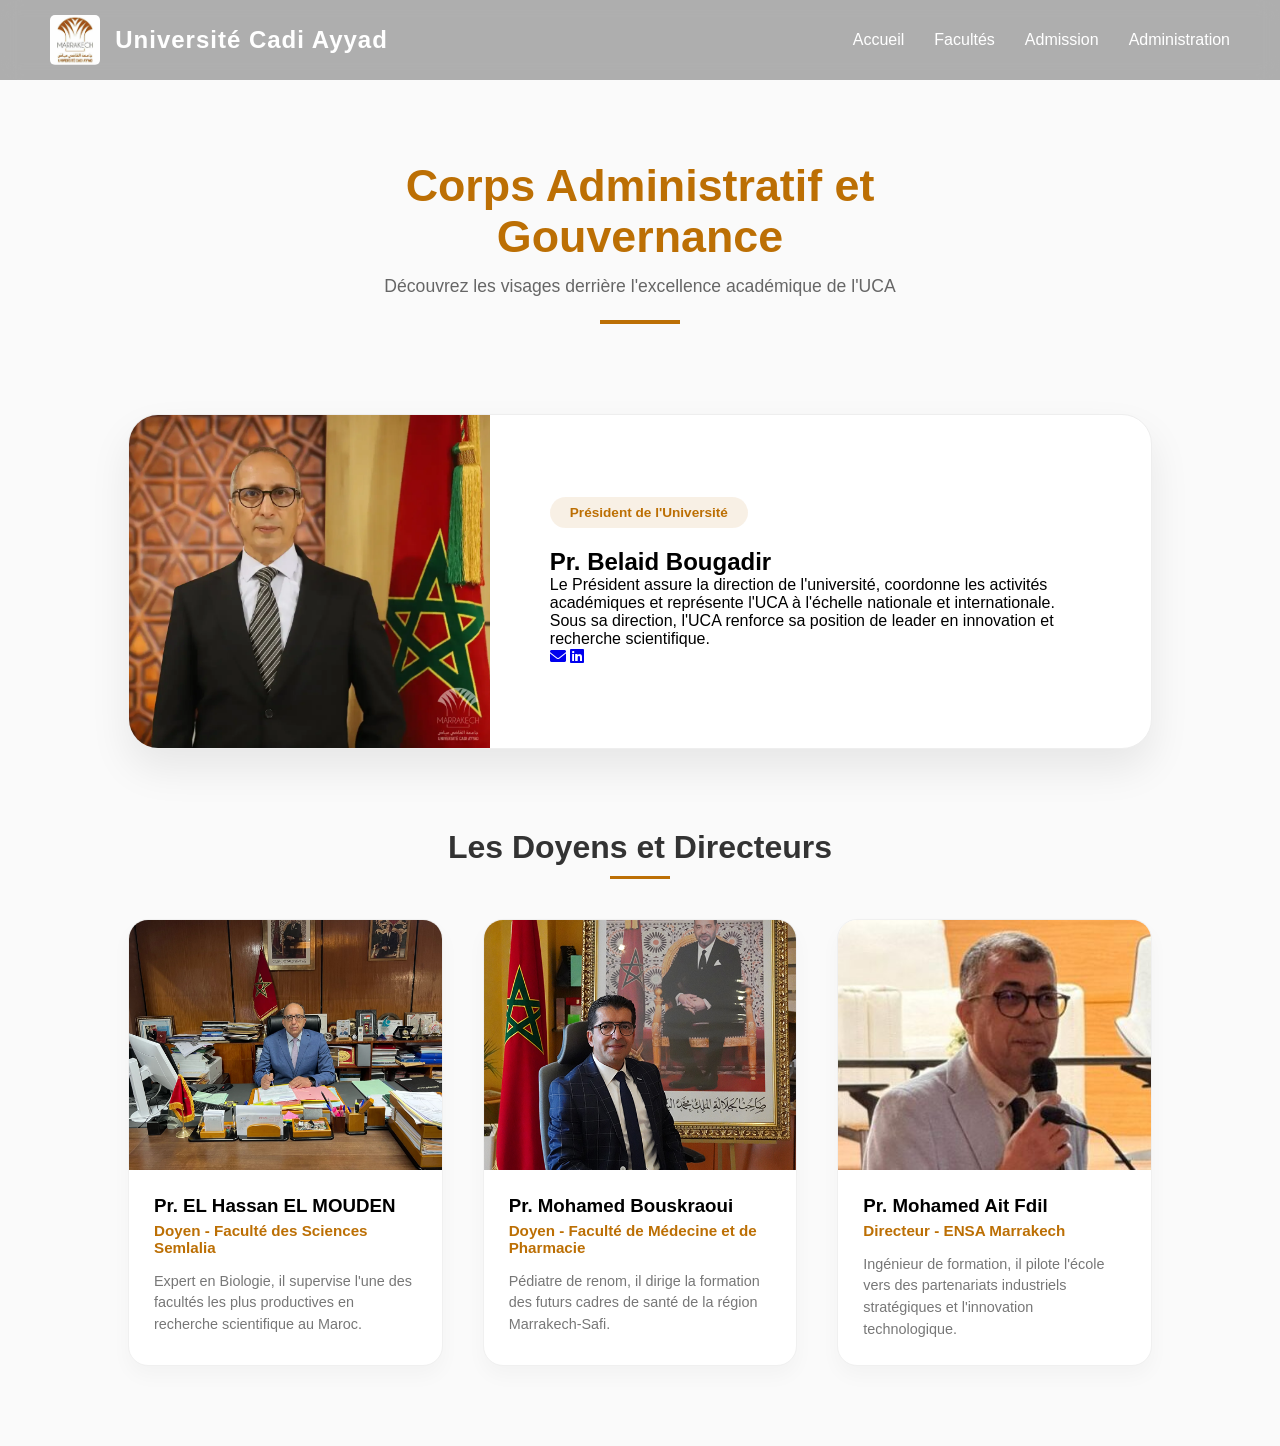
==== Administration.html @ 89056f81 "Added style css button and img" ====
<!DOCTYPE html>
<html lang="fr">
<head>
    <meta charset="UTF-8">
    <meta name="viewport" content="width=device-width, initial-scale=1.0">
    <title>UCA - Gouvernance</title>
    <link rel="stylesheet" href="https://cdnjs.cloudflare.com/ajax/libs/font-awesome/6.0.0/css/all.min.css">
    <link rel="stylesheet" href="style.css">
</head>
<body>

<header>
    <nav class="navbar">
        <div class="logo-container">
            <img src="images.jpg" class="logo-img" alt="Logo UCA">
            <span class="logo-text">Université Cadi Ayyad</span>
        </div>
        <ul class="nav-links">
            <li><a href="index.html">Accueil</a></li>
            <li><a href="faculties.html">Facultés</a></li>
            <li><a href="admission.html">Admission</a></li>
            <li><a href="Administration.html">Administration</a></li>
        </ul>
    </nav>
</header>

<section class="governance-page">
    <div class="container">
        <header class="section-header reveal">
            <h1 class="gold-title">Corps Administratif et Gouvernance</h1>
            <p>Découvrez les visages derrière l'excellence académique de l'UCA</p>
            <div class="divider"></div>
        </header>

        <div class="president-profile reveal">
            <div class="profile-image">
                <img src="pr.png" alt="Pr. Belaid Bougadir">
                <div class="image-border"></div>
            </div>
            <div class="profile-details">
                <span class="position-badge">Président de l'Université</span>
                <h2>Pr. Belaid Bougadir</h2>
                <div class="bio-text">
                    <p>Le Président assure la direction de l'université, coordonne les activités académiques et représente l'UCA à l'échelle nationale et internationale. Sous sa direction, l'UCA renforce sa position de leader en innovation et recherche scientifique.</p>
                </div>
                <div class="social-links">
                    <a href="mailto:presidence@uca.ma"><i class="fas fa-envelope"></i></a>
                    <a href="#"><i class="fab fa-linkedin"></i></a>
                </div>
            </div>
        </div>

        <h2 class="sub-heading reveal">Les Doyens et Directeurs</h2>
        <div class="deans-modern-grid">
            <div class="dean-card reveal">
                <div class="dean-img-box">
                    <img src="fssm.png" alt="Doyen Sciences">
                </div>
                <div class="dean-info-box">
                    <h3>Pr. EL Hassan EL MOUDEN</h3>
                    <p class="dean-role">Doyen - Faculté des Sciences Semlalia</p>
                    <p class="dean-bio">Expert en Biologie, il supervise l'une des facultés les plus productives en recherche scientifique au Maroc.</p>
                </div>
            </div>

            <div class="dean-card reveal">
                <div class="dean-img-box">
                    <img src="med.png" alt="Doyen Médecine">
                </div>
                <div class="dean-info-box">
                    <h3>Pr. Mohamed Bouskraoui</h3>
                    <p class="dean-role">Doyen - Faculté de Médecine et de Pharmacie</p>
                    <p class="dean-bio">Pédiatre de renom, il dirige la formation des futurs cadres de santé de la région Marrakech-Safi.</p>
                </div>
            </div>

            <div class="dean-card reveal">
                <div class="dean-img-box">
                    <img src="ensa.png" alt="Directeur ENSA">
                </div>
                <div class="dean-info-box">
                    <h3>Pr. Mohamed Ait Fdil</h3>
                    <p class="dean-role">Directeur - ENSA Marrakech</p>
                    <p class="dean-bio">Ingénieur de formation, il pilote l'école vers des partenariats industriels stratégiques et l'innovation technologique.</p>
                </div>
            </div>
        </div>
    </div>
</section>
</body>
</html>
---- style.css ----
:root {
    --gold-uca: #bc6f04;
    --dark-overlay: rgba(0, 0, 0, 0.6);
    --light-bg: #f9f9f9;
    --transition: all 0.3s ease-in-out;
}

* {
    margin: 0;
    padding: 0;
    box-sizing: border-box;
    font-family: 'Segoe UI', Tahoma, Geneva, Verdana, sans-serif;
}
.navbar {
    display: flex;
    justify-content: space-between;
    align-items: center;
    padding: 15px 50px;
    background: rgba(0, 0, 0, 0.3);
    backdrop-filter: blur(10px);
    position: fixed;
    width: 100%;
    top: 0;
    z-index: 1000;
}

.logo-container {
    display: flex;
    align-items: center;
    gap: 15px;
}

.logo-img {
    height: 50px;
    border-radius: 5px;
}

.logo-text {
    color: white;
    font-size: 1.5rem;
    font-weight: bold;
    letter-spacing: 1px;
}

.nav-links {
    list-style: none;
    display: flex;
    gap: 30px;
}

.nav-links a {
    text-decoration: none;
    color: white;
    font-weight: 500;
    transition: var(--transition);
    border-bottom: 2px solid transparent;
}

.nav-links a:hover {
    color: var(--gold-uca);
    border-bottom: 2px solid var(--gold-uca);
}
.hero, 
.faculties .cover {
    height: 120vh;
    display: flex;
    justify-content: center;
    align-items: center;
    text-align: center;
    color: white;
    background-size: cover;
    background-position: center;
}

.hero {
    background-image: linear-gradient(var(--dark-overlay), var(--dark-overlay)), url("images2.png");
}

.hero h1 {
    font-size: 60px;
    margin-bottom: 10px;
}

.hero p {
    font-size: 20px;
    margin-bottom: 30px;
}

.faculties .cover {
    background-image: linear-gradient(var(--dark-overlay), var(--dark-overlay)), url('faculties.png');
}

.faculties .cover h1 {
    font-size: 3rem;
    text-transform: uppercase;
    letter-spacing: 2px;
}
#facultyModal .modal-content {
    background: white; /* خلفية بيضاء صريحة */
    color: #222; /* نص أسود/رمادي غامق */
    padding: 40px;
    border-radius: 15px;
    box-shadow: 0 10px 30px rgba(0,0,0,0.3);
}

#modal-text h2 {
    color: var(--gold-uca); /* العنوان باللون الذهبي */
    margin-bottom: 20px;
}

#modal-text p {
    color: white; /* الوصف بلون رمادي مريح للعين */
    line-height: 1.6;
}
.buttons {
    display: flex;
    justify-content: center;
    gap: 15px;
}

.btn {
    padding: 12px 25px;
    border-radius: 25px;
    text-decoration: none;
    transition: var(--transition);
    display: inline-block;
}

.btn.primary {
    background: var(--gold-uca);
    color: white;
}

.btn.secondary {
    border: 2px solid white;
    color: white;
}

.btn:hover {
    transform: translateY(-3px) scale(1.05);
    box-shadow: 0 5px 15px rgba(0,0,0,0.3);
}

/* 5. Faculties Cards Section */
.faculties {
    padding-top: 80px;
}

.line {
    width: 60px;
    height: 4px;
    background: var(--gold-uca);
    margin: 15px auto;
    border-radius: 2px;
}

.cards {
    display: grid;
    grid-template-columns: repeat(auto-fit, minmax(250px, 1fr));
    gap: 25px;
    padding: 50px 10%;
    background: var(--light-bg);
}

.card {
    background: white;
    padding: 30px;
    border-radius: 12px;
    border-bottom: 5px solid var(--gold-uca);
    color: #333; /* تغيير النص إلى رمادي غامق جداً للقراءة */
    font-weight: 600;
    transition: 0.3s;
    cursor: pointer;
    text-align: center;
    box-shadow: 0 4px 15px rgba(0,0,0,0.1); 
}

.card:hover {
    transform: translateY(-8px);
    background: var(--gold-uca);
    color: white;
}
.stats-section {
    padding: 80px 10%;
    text-align: center;
    background: #fff;
}
.stats-grid {
    display: grid;
    grid-template-columns: repeat(auto-fit, minmax(200px, 1fr));
    gap: 40px;
    margin-bottom: 40px;
}

.stat-number {
    font-size: 3rem;
    color: var(--gold-uca);
    font-weight: bold;
    margin-bottom: 10px;
}

.stat-label {
    font-size: 1.1rem;
    color: #555;
    text-transform: capitalize;
}

.more-stats {
    display: inline-flex;
    align-items: center;
    gap: 10px;
    color: var(--gold-uca);
    font-weight: bold;
    cursor: pointer;
    transition: 0.3s;
}

.more-stats:hover {
    gap: 20px;
}
.modal {
    display: none; 
    position: fixed;
    z-index: 9999; 
    left: 0;
    top: 0;
    width: 100%;
    height: 100%;
    background-color: rgba(0, 0, 0, 0.8);
    backdrop-filter: blur(8px);
    justify-content: center;
    align-items: center;
    padding: 20px; 
}
.stats-modal-content {
    background-color: #f9f9f9 !important;
    width: 90% !important;
    max-width: 1150px !important;
    padding: 60px 40px !important;
    border-radius: 20px;
    position: relative;
    box-shadow: 0 20px 50px rgba(0,0,0,0.15);
    border: none;
}

.full-stats-grid {
    display: grid;
    grid-template-columns: repeat(4, 1fr); 
    gap: 25px;
    width: 100%;
}
.full-stat-card {
    background: #ffffff;
    padding: 40px 15px;
    border-radius: 15px;
    text-align: center;
    box-shadow: 0 5px 20px rgba(0, 0, 0, 0.05);
    transition: all 0.3s ease;
    display: flex;
    flex-direction: column;
    justify-content: center;
    align-items: center;
    min-height: 210px;
}

.full-stat-card:hover {
    transform: translateY(-10px);
    box-shadow: 0 15px 35px rgba(235, 232, 232, 0.1);
}

/* الأرقام باللون الذهبي */
.full-stat-card h3 {
    color: #bc6f04;
    font-size: 2.6rem;
    font-weight: 700;
    margin-bottom: 12px;
}

/* النصوص */
.full-stat-card p {
    color: #555;
    font-size: 0.95rem;
    font-weight: 600;
    line-height: 1.4;
    margin: 0;
}

/* زر الإغلاق */
.close {
    position: absolute;
    top: 20px;
    right: 25px;
    font-size: 32px;
    color: #bc6f04;
    cursor: pointer;
    opacity: 0.7;
    transition: 0.3s;
}

.close:hover {
    opacity: 1;
    transform: rotate(90deg);
}

/* التجاوب مع الجوال */
@media (max-width: 992px) {
    .full-stats-grid { grid-template-columns: repeat(2, 1fr); }
}
@media (max-width: 500px) {
    .full-stats-grid { grid-template-columns: 1fr; }
}
.close {
    position: absolute;
    top: 15px;
    right: 20px;
    font-size: 25px;
    font-weight: bold;
    cursor: pointer;
    color: var(--gold-uca);
}

/* 8. Animations */
@keyframes fadeIn {
    from { opacity: 0; transform: translateY(30px); }
    to { opacity: 1; transform: translateY(0); }
}

@keyframes slideDown {
    from { transform: translateY(-50px); opacity: 0; }
    to { transform: translateY(0); opacity: 1; }
}

.reveal {
    opacity: 1;
    transform: translateY(0);
    transition: 0.8s ease-out;
}

.reveal.active {
    opacity: 1;
    transform: translateY(0);
}

/* Delay for reveal items */
.stat-item:nth-child(1) { transition-delay: 0.1s; }
.stat-item:nth-child(2) { transition-delay: 0.3s; }
.stat-item:nth-child(3) { transition-delay: 0.5s; }
.stat-item:nth-child(4) { transition-delay: 0.7s; }
/* تحسينات صفحة الإدارة */
.governance-page { padding: 120px 10% 80px; background: #fafafa; }

.gold-title { color: var(--gold-uca); font-size: 2.8rem; text-align: center; margin-bottom: 10px; }
.divider { width: 80px; height: 4px; background: var(--gold-uca); margin: 20px auto 50px; }

/* تصميم بطاقة الرئيس المتكامل */
.president-profile {
    display: flex; background: white; border-radius: 30px; overflow: hidden;
    box-shadow: 0 20px 40px rgba(0,0,0,0.08); margin-bottom: 80px;
    align-items: stretch; border: 1px solid #eee;
}

.profile-image { position: relative; flex: 1; min-width: 350px; }
.profile-image img { width: 100%; height: 100%; object-fit: cover; }

.profile-details { flex: 1.5; padding: 60px; display: flex; flex-direction: column; justify-content: center; }
.position-badge { 
    background: rgba(188, 111, 4, 0.1); color: var(--gold-uca);
    padding: 8px 20px; border-radius: 50px; font-weight: bold;
    font-size: 0.85rem; width: fit-content; margin-bottom: 20px;
}

/* شبكة العمداء العصرية */
.deans-modern-grid {
    display: grid; grid-template-columns: repeat(auto-fit, minmax(300px, 1fr)); gap: 40px;
}

.dean-card {
    background: white; border-radius: 20px; overflow: hidden;
    transition: 0.4s cubic-bezier(0.175, 0.885, 0.32, 1.275);
    border: 1px solid #f0f0f0; box-shadow: 0 10px 20px rgba(0,0,0,0.03);
}

.dean-card:hover { transform: translateY(-15px); box-shadow: 0 25px 50px rgba(188, 111, 4, 0.15); }

.dean-img-box { height: 250px; width: 100%; overflow: hidden; }
.dean-img-box img { width: 100%; height: 100%; object-fit: cover; transition: 0.5s; }
.dean-card:hover .dean-img-box img { scale: 1.1; }

.dean-info-box { padding: 25px; text-align: left; }
.dean-role { color: var(--gold-uca); font-weight: 600; margin: 5px 0 15px; font-size: 0.95rem; }
.dean-bio { font-size: 0.9rem; color: #777; line-height: 1.5; }
.section-header {
    text-align: center; 
    padding: 40px 20px;
    max-width: 800px;
    margin: 0 auto; 
}
.section-header p {
    font-size: 1.1rem;
    color: #666; 
    line-height: 1.6;
    margin-bottom: 10px;
}
.sub-heading {
    text-align: center; 
    font-size: 2rem;
    color: #333;
    margin: 60px 0 40px; 
    font-weight: bold;
    position: relative;
}
.sub-heading::after {
    content: '';
    display: block;
    width: 60px;
    height: 3px;
    background: #bc6f04; 
    margin: 10px auto 0;
}
.btn-container {
    margin-top: 50px;
    text-align: center;
}

.gold-stats-btn {
    background: linear-gradient(135deg, #bc6f04, #e0a505);
    color: white;
    border: none;
    padding: 15px 40px;
    font-size: 1.1rem;
    font-weight: bold;
    border-radius: 50px;
    cursor: pointer;
    box-shadow: 0 8px 20px rgba(188, 111, 4, 0.3);
    transition: 0.3s all ease;
}

.gold-stats-btn:hover {
    transform: scale(1.05);
    box-shadow: 0 12px 25px rgba(188, 111, 4, 0.4);
    background: linear-gradient(135deg, #e0a505, #bc6f04);
}

.gold-stats-btn span {
    margin-left: 8px;
    transition: 0.3s;
}

.gold-stats-btn:hover span {
    margin-left: 15px;
}
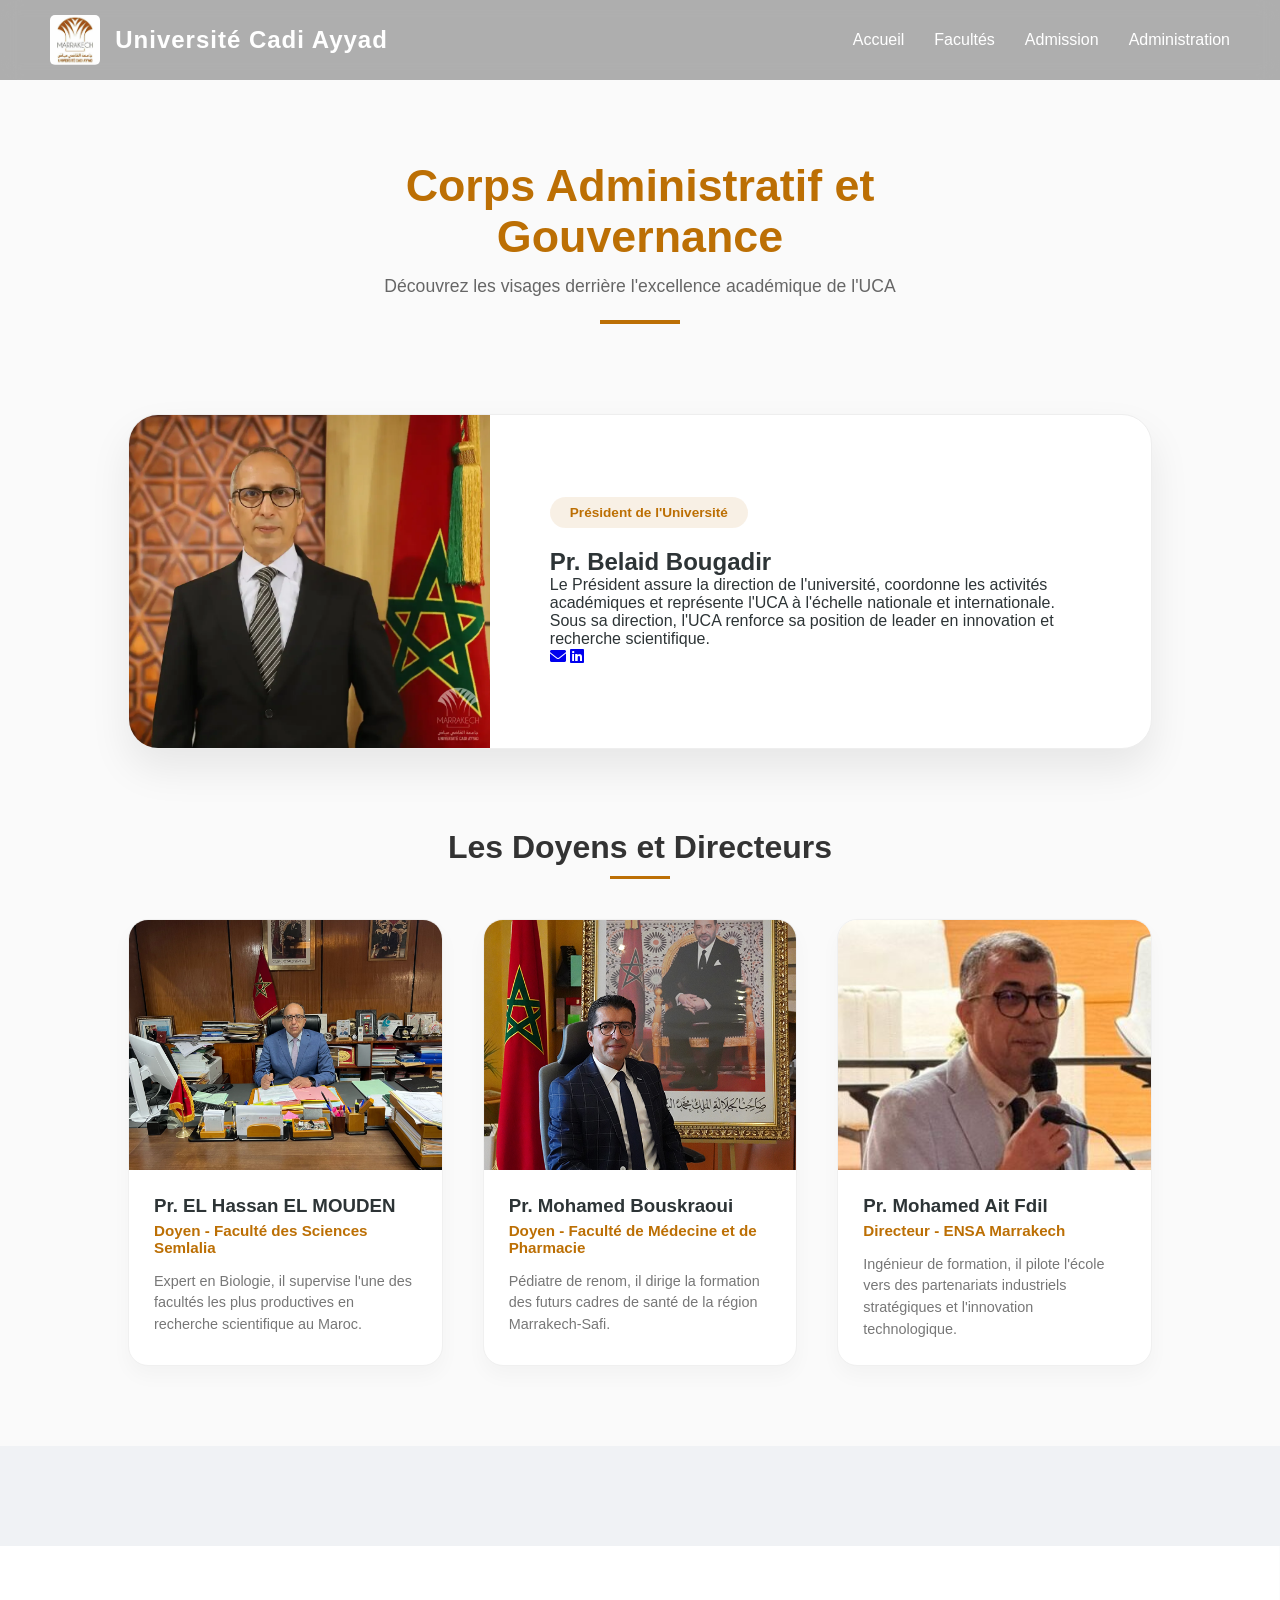
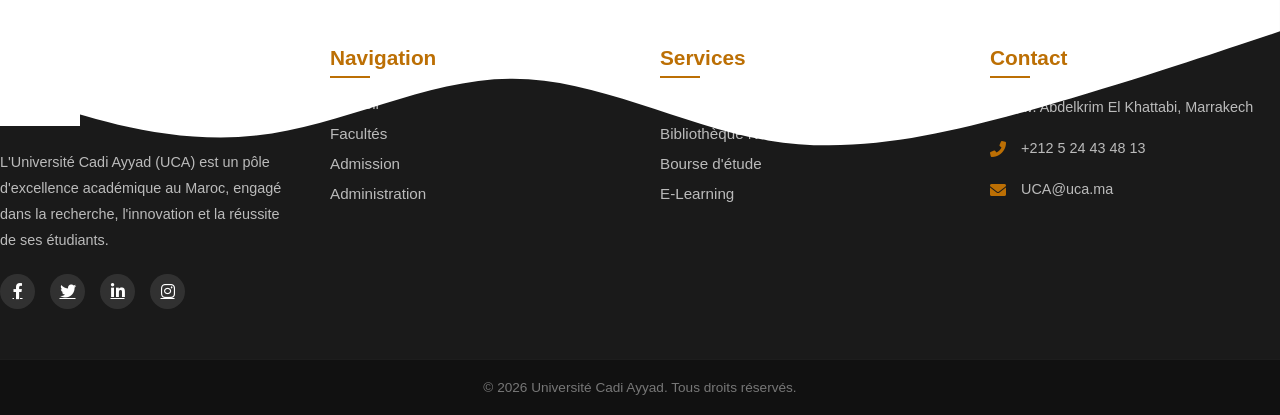
==== commit 64050c98: "Added formation et admission and foooter" ====
--- a/Administration.html
+++ b/Administration.html
@@ -87,5 +87,69 @@
         </div>
     </div>
 </section>
+
+<footer class="main-footer">
+    <div class="footer-waves">
+        <svg xmlns="http://www.w3.org/2000/svg" viewBox="0 0 1440 320">
+            <path fill="#ffffff" fill-opacity="1" d="M0,160L48,176C96,192,192,224,288,213.3C384,203,480,149,576,149.3C672,149,768,203,864,218.7C960,235,1056,213,1152,186.7C1248,160,1344,128,1392,112L1440,96L1440,0L1392,0C1344,0,1248,0,1152,0C1056,0,960,0,864,0C768,0,672,0,576,0C480,0,384,0,288,0C192,0,96,0,48,0L0,0Z"></path>
+        </svg>
+    </div>
+    
+    <div class="container footer-content">
+        <div class="footer-grid">
+            <div class="footer-column about">
+                <img src="images.jpg" alt="UCA Logo" class="footer-logo">
+                <p>L'Université Cadi Ayyad (UCA) est un pôle d'excellence académique au Maroc, engagé dans la recherche, l'innovation et la réussite de ses étudiants.</p>
+                <div class="social-icons">
+                    <a href="https://www.facebook.com/UCAInfos/" target="_blank"><i class="fab fa-facebook-f"></i></a>
+                    <a href="https://twitter.com/uca_marrakech" target="_blank"><i class="fab fa-twitter"></i></a>
+                    <a href="https://www.linkedin.com/school/ucamarrakech/" target="_blank"><i class="fab fa-linkedin-in"></i></a>
+                    <a href="https://www.instagram.com/uca_marrakech" target="_blank"><i class="fab fa-instagram"></i></a>
+                </div>
+            </div>
+
+            <div class="footer-column links">
+                <h3>Navigation</h3>
+                <ul>
+                    <li><a href="index.html">Accueil</a></li>
+                    <li><a href="faculties.html">Facultés</a></li>
+                    <li><a href="admission.html">Admission</a></li>
+                    <li><a href="Administration.html">Administration</a></li>
+                </ul>
+            </div>
+
+            <div class="footer-column links">
+                <h3>Services</h3>
+                <ul>
+                    <li><a href="#">ENT - Espace Numérique</a></li>
+                    <li><a href="#">Bibliothèque Numérique</a></li>
+                    <li><a href="#">Bourse d'étude</a></li>
+                    <li><a href="#">E-Learning</a></li>
+                </ul>
+            </div>
+
+            <div class="footer-column contact">
+                <h3>Contact</h3>
+                <div class="contact-item">
+                    <i class="fas fa-map-marker-alt"></i>
+                    <p>Av. Abdelkrim El Khattabi, Marrakech</p>
+                </div>
+                <div class="contact-item">
+                    <i class="fas fa-phone-alt"></i>
+                    <p>+212 5 24 43 48 13</p>
+                </div>
+                <div class="contact-item">
+                    <i class="fas fa-envelope"></i>
+                    <p>UCA@uca.ma</p>
+                </div>
+            </div>
+        </div>
+    </div>
+
+    <div class="footer-bottom">
+        <p>&copy; 2026 Université Cadi Ayyad. Tous droits réservés.</p>
+    </div>
+</footer>
+
 </body>
 </html>
--- a/style.css
+++ b/style.css
@@ -60,9 +60,8 @@
     color: var(--gold-uca);
     border-bottom: 2px solid var(--gold-uca);
 }
-.hero, 
 .faculties .cover {
-    height: 120vh;
+    height: 150vh;
     display: flex;
     justify-content: center;
     align-items: center;
@@ -73,17 +72,71 @@
 }
 
 .hero {
-    background-image: linear-gradient(var(--dark-overlay), var(--dark-overlay)), url("images2.png");
-}
-
-.hero h1 {
-    font-size: 60px;
+    position: relative;
+    background-image: linear-gradient(rgba(0,0,0,0.3), rgba(0,0,0,0.1)), url("acc.png");
+    display: flex;
+    justify-content: center;
+    align-items: center;
+}
+
+.hero-text-container {
+    text-align: center; 
+    max-width: 700px; 
+    margin: 0 auto;
+}
+
+.uca-main-title {
+    font-family: 'Playfair Display', Serif; 
+    font-size: 5rem; 
+    color: white;
+    line-height: 1.1;
     margin-bottom: 10px;
-}
-
-.hero p {
-    font-size: 20px;
-    margin-bottom: 30px;
+    font-weight: 500;
+}
+
+.uca-tagline {
+    font-size: 1rem;
+    color: white;
+    letter-spacing: 2px; 
+    text-transform: uppercase;
+    font-weight: bold;
+    margin-bottom: 25px;
+}
+
+.uca-description {
+    font-size: 1.1rem;
+    color: rgba(255, 255, 255, 0.9);
+    line-height: 1.6;
+    max-width: 500px;
+    margin: 0 auto 40px;
+}
+
+.uca-buttons-group {
+    display: flex;
+    gap: 15px;
+    justify-content: center;
+}
+
+.btn-rounded {
+    padding: 15px 35px;
+    border-radius: 50px; 
+    text-decoration: none;
+    font-weight: bold;
+    transition: 0.3s;
+}
+
+.btn-dark {
+    background-color: #032b4d; 
+    color: white;
+}
+
+.btn-outline {
+    background-color: white;
+    color: #333;
+}
+
+.btn-rounded:hover {
+    transform: translateY(-3px);
 }
 
 .faculties .cover {
@@ -96,20 +149,19 @@
     letter-spacing: 2px;
 }
 #facultyModal .modal-content {
-    background: white; /* خلفية بيضاء صريحة */
-    color: #222; /* نص أسود/رمادي غامق */
+    background: white; 
+    color: #222; 
     padding: 40px;
     border-radius: 15px;
     box-shadow: 0 10px 30px rgba(0,0,0,0.3);
 }
 
 #modal-text h2 {
-    color: var(--gold-uca); /* العنوان باللون الذهبي */
-    margin-bottom: 20px;
+    color: var(--gold-uca); 
 }
 
 #modal-text p {
-    color: white; /* الوصف بلون رمادي مريح للعين */
+    color: white; 
     line-height: 1.6;
 }
 .buttons {
@@ -141,7 +193,6 @@
     box-shadow: 0 5px 15px rgba(0,0,0,0.3);
 }
 
-/* 5. Faculties Cards Section */
 .faculties {
     padding-top: 80px;
 }
@@ -167,7 +218,7 @@
     padding: 30px;
     border-radius: 12px;
     border-bottom: 5px solid var(--gold-uca);
-    color: #333; /* تغيير النص إلى رمادي غامق جداً للقراءة */
+    color: #333; 
     font-weight: 600;
     transition: 0.3s;
     cursor: pointer;
@@ -268,7 +319,6 @@
     box-shadow: 0 15px 35px rgba(235, 232, 232, 0.1);
 }
 
-/* الأرقام باللون الذهبي */
 .full-stat-card h3 {
     color: #bc6f04;
     font-size: 2.6rem;
@@ -276,7 +326,6 @@
     margin-bottom: 12px;
 }
 
-/* النصوص */
 .full-stat-card p {
     color: #555;
     font-size: 0.95rem;
@@ -285,7 +334,6 @@
     margin: 0;
 }
 
-/* زر الإغلاق */
 .close {
     position: absolute;
     top: 20px;
@@ -301,8 +349,6 @@
     opacity: 1;
     transform: rotate(90deg);
 }
-
-/* التجاوب مع الجوال */
 @media (max-width: 992px) {
     .full-stats-grid { grid-template-columns: repeat(2, 1fr); }
 }
@@ -341,18 +387,15 @@
     transform: translateY(0);
 }
 
-/* Delay for reveal items */
 .stat-item:nth-child(1) { transition-delay: 0.1s; }
 .stat-item:nth-child(2) { transition-delay: 0.3s; }
 .stat-item:nth-child(3) { transition-delay: 0.5s; }
 .stat-item:nth-child(4) { transition-delay: 0.7s; }
-/* تحسينات صفحة الإدارة */
+
 .governance-page { padding: 120px 10% 80px; background: #fafafa; }
-
 .gold-title { color: var(--gold-uca); font-size: 2.8rem; text-align: center; margin-bottom: 10px; }
 .divider { width: 80px; height: 4px; background: var(--gold-uca); margin: 20px auto 50px; }
 
-/* تصميم بطاقة الرئيس المتكامل */
 .president-profile {
     display: flex; background: white; border-radius: 30px; overflow: hidden;
     box-shadow: 0 20px 40px rgba(0,0,0,0.08); margin-bottom: 80px;
@@ -368,8 +411,6 @@
     padding: 8px 20px; border-radius: 50px; font-weight: bold;
     font-size: 0.85rem; width: fit-content; margin-bottom: 20px;
 }
-
-/* شبكة العمداء العصرية */
 .deans-modern-grid {
     display: grid; grid-template-columns: repeat(auto-fit, minmax(300px, 1fr)); gap: 40px;
 }
@@ -448,4 +489,229 @@
 
 .gold-stats-btn:hover span {
     margin-left: 15px;
+}
+.visit-btn {
+    display: inline-block;
+    margin-top: 15px;
+    padding: 10px 18px;
+    background: linear-gradient(135deg, #bc6f04, #e0a505);
+    color: white;
+    border-radius: 8px;
+    text-decoration: none;
+    font-weight: bold;
+    transition: 0.3s;
+}
+
+.visit-btn:hover {
+    transform: scale(1.05);
+    background: linear-gradient(135deg, #bc6f04, #e0a505);
+}
+body {
+    background: #f0f2f5;
+    color: #2d3436;
+}
+
+.admission-hero {
+    background: linear-gradient(135deg, rgba(188, 111, 4, 0.8), rgba(0, 0, 0, 0.8)), url('admission-bg.jpg');
+    height: 50vh;
+    border-radius: 0 0 50px 50px; 
+    display: flex;
+    flex-direction: column;
+    justify-content: center;
+    align-items: center;
+    box-shadow: 0 20px 40px rgba(0,0,0,0.2);
+}
+
+.admission-hero h1 {
+    font-size: 3.5rem;
+    text-transform: uppercase;
+    letter-spacing: 3px;
+    text-shadow: 2px 4px 10px rgba(0,0,0,0.3);
+}
+.admission-block {
+    background: rgba(255, 255, 255, 0.7);
+    backdrop-filter: blur(15px); 
+    border: 1px solid rgba(255, 255, 255, 0.3);
+    padding: 50px;
+    border-radius: 30px;
+    margin-top: -80px; 
+    box-shadow: 0 25px 50px rgba(0,0,0,0.1);
+}
+.admission-grid {
+    display: grid;
+    grid-template-columns: repeat(auto-fit, minmax(280px, 1fr));
+    gap: 30px;
+    margin-top: 40px;
+}
+.admission-card {
+    position: relative;
+    background: #ffffff;
+    padding: 35px 25px;
+    border-radius: 25px;
+    overflow: hidden;
+    transition: all 0.5s cubic-bezier(0.23, 1, 0.32, 1);
+    border: none;
+    display: flex;
+    flex-direction: column;
+    align-items: center;
+    text-align: center;
+    box-shadow: 10px 10px 20px #bebebe, -10px -10px 20px #ffffff; /* Neumorphism effect */
+}
+
+.admission-card::before {
+    content: '';
+    position: absolute;
+    top: 0; left: 0; width: 100%; height: 5px;
+    background: linear-gradient(90deg, #bc6f04, #f1c40f);
+    transition: 0.5s;
+}
+
+.admission-card:hover {
+    transform: translateY(-15px) scale(1.02);
+    background: #ffffff;
+    box-shadow: 0 30px 60px rgba(188, 111, 4, 0.2);
+}
+
+.admission-card:hover::before {
+    height: 100%; 
+    opacity: 0.05;
+}
+
+.admission-card h3 {
+    color: #bc6f04;
+    font-size: 1.8rem;
+    margin-bottom: 15px;
+    font-weight: 800;
+}
+
+.admission-card p {
+    font-size: 0.95rem;
+    line-height: 1.6;
+    color: #636e72;
+}
+
+.block-header i {
+    font-size: 2.5rem;
+    background: linear-gradient(45deg, #bc6f04, #ffd700);
+    -webkit-background-clip: text;
+    -webkit-text-fill-color: transparent;
+    filter: drop-shadow(0 5px 5px rgba(188, 111, 4, 0.3));
+}
+.main-footer {
+    background: #1a1a1a;
+    color: #fff;
+    position: relative;
+    padding-top: 100px;
+    margin-top: 100px;
+}
+
+.footer-waves {
+    position: absolute;
+    top: 0;
+    left: 0;
+    width: 100%;
+    line-height: 0;
+}
+
+.footer-grid {
+    display: grid;
+    grid-template-columns: repeat(auto-fit, minmax(200px, 1fr));
+    gap: 40px;
+    padding-bottom: 50px;
+}
+
+.footer-column h3 {
+    color: #bc6f04;
+    font-size: 1.3rem;
+    margin-bottom: 25px;
+    position: relative;
+}
+
+.footer-column h3::after {
+    content: '';
+    position: absolute;
+    bottom: -8px;
+    left: 0;
+    width: 40px;
+    height: 2px;
+    background: #bc6f04;
+}
+
+.footer-logo {
+    width: 80px;
+    margin-bottom: 20px;
+    filter: brightness(0) invert(1); 
+}
+
+.footer-column p {
+    font-size: 0.9rem;
+    line-height: 1.8;
+    color: #bbb;
+}
+
+.footer-column ul {
+    list-style: none;
+    padding: 0;
+}
+
+.footer-column ul li {
+    margin-bottom: 12px;
+}
+
+.footer-column ul li a {
+    color: #bbb;
+    text-decoration: none;
+    transition: 0.3s;
+    font-size: 0.95rem;
+}
+
+.footer-column ul li a:hover {
+    color: #bc6f04;
+    padding-left: 10px;
+}
+
+.social-icons {
+    display: flex;
+    gap: 15px;
+    margin-top: 20px;
+}
+
+.social-icons a {
+    width: 35px;
+    height: 35px;
+    background: rgba(255,255,255,0.1);
+    display: flex;
+    align-items: center;
+    justify-content: center;
+    border-radius: 50%;
+    color: #fff;
+    transition: 0.4s;
+}
+
+.social-icons a:hover {
+    background: #bc6f04;
+    transform: translateY(-5px);
+}
+
+.contact-item {
+    display: flex;
+    align-items: center;
+    gap: 15px;
+    margin-bottom: 15px;
+}
+
+.contact-item i {
+    color: #bc6f04;
+}
+
+.footer-bottom {
+    background: #111;
+    text-align: center;
+    padding: 20px 0;
+    border-top: 1px solid rgba(255,255,255,0.05);
+}
+
+.footer-bottom p {
+    font-size: 0.85rem;
+    color: #777;
 }
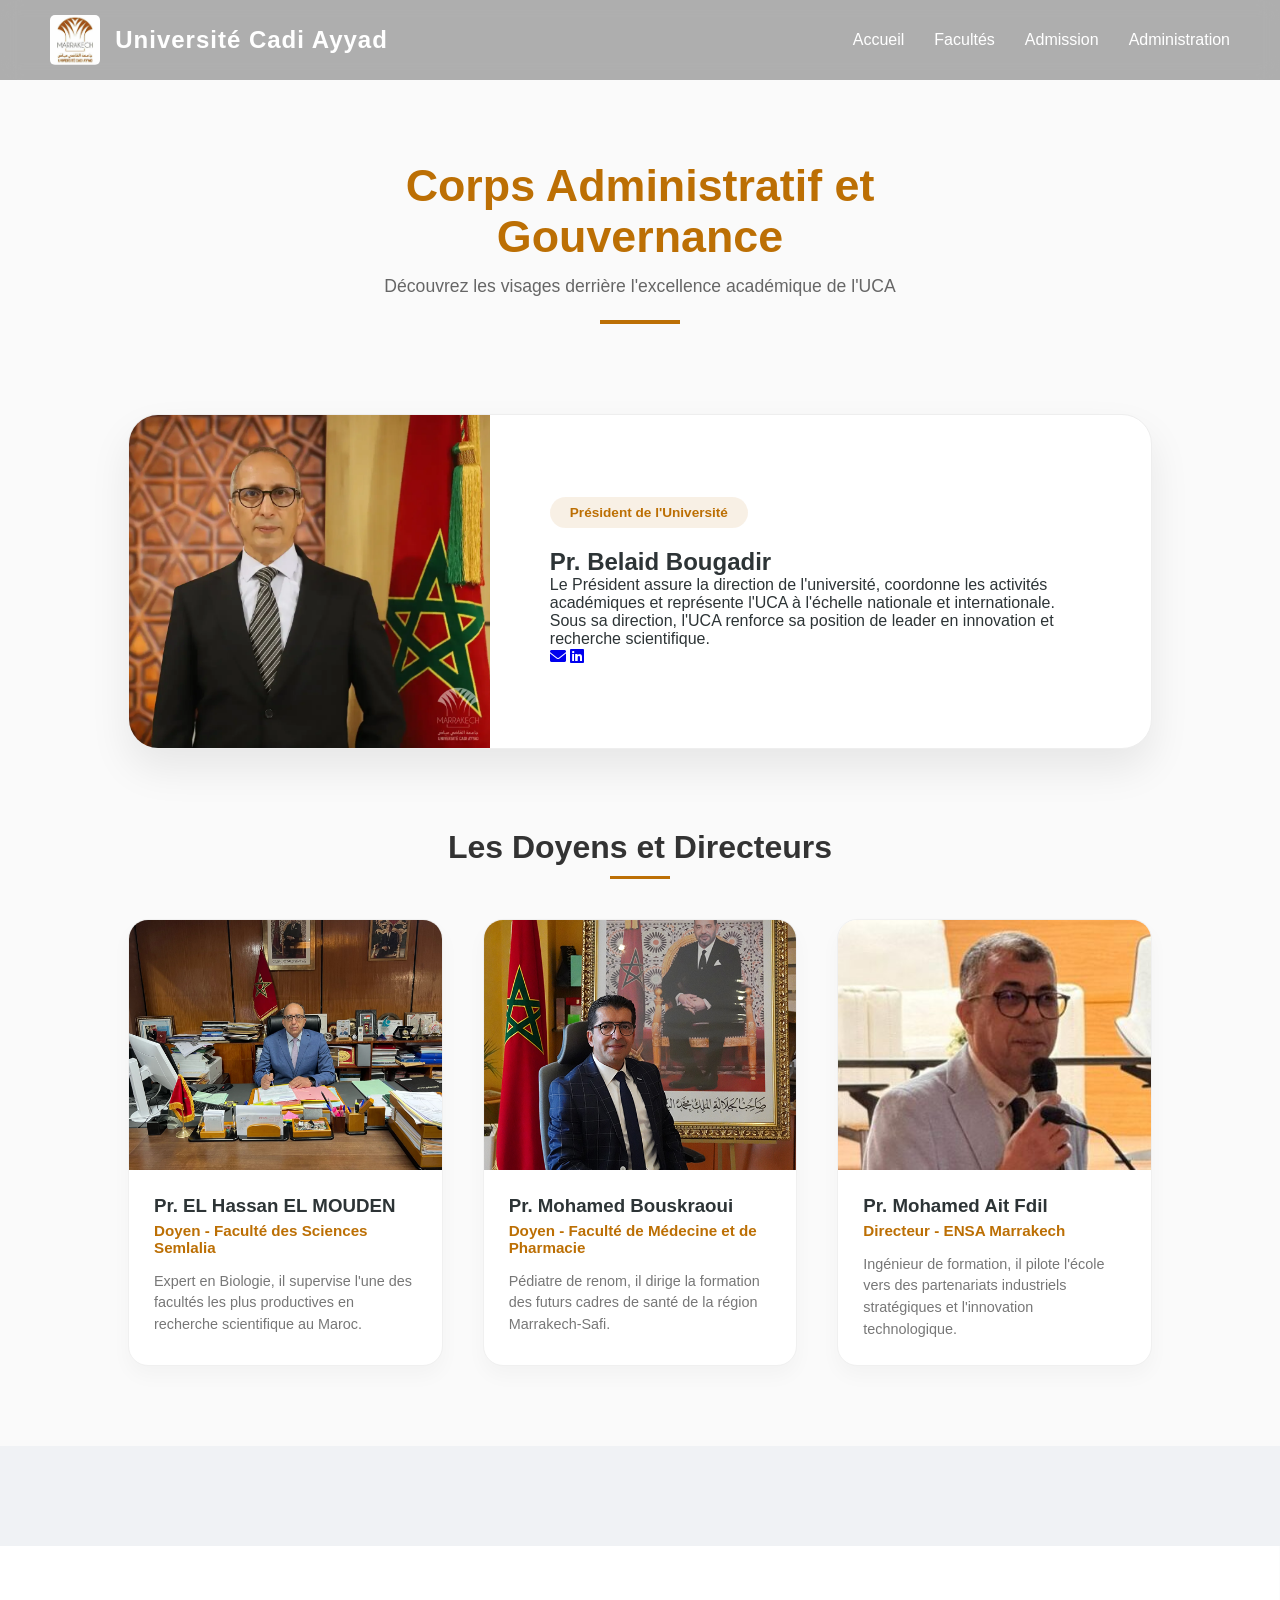
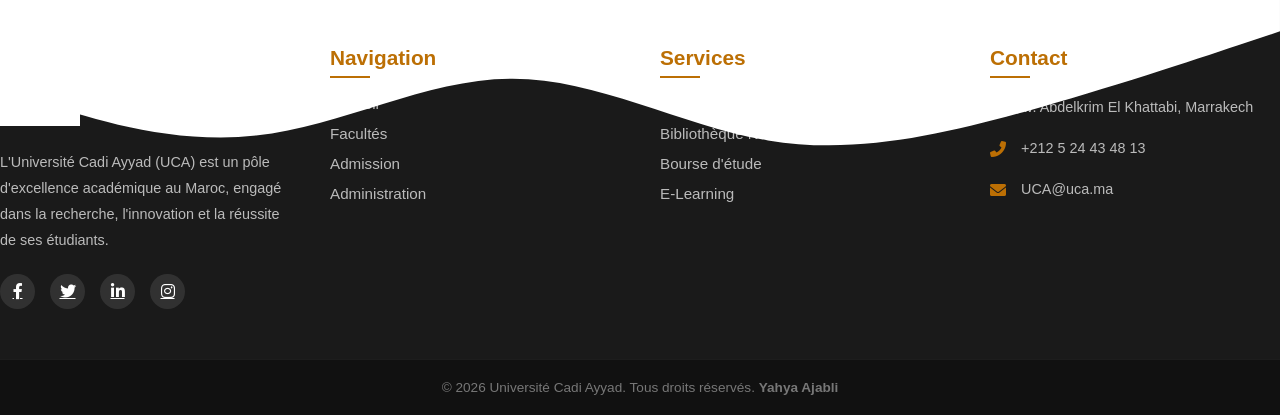
==== commit 40df2aa3: "Added my name in footer and meta" ====
--- a/Administration.html
+++ b/Administration.html
@@ -1,6 +1,7 @@
 <!DOCTYPE html>
 <html lang="fr">
 <head>
+    <meta name="author" content="Yahya Ajbli">
     <meta charset="UTF-8">
     <meta name="viewport" content="width=device-width, initial-scale=1.0">
     <title>UCA - Gouvernance</title>
@@ -147,7 +148,7 @@
     </div>
 
     <div class="footer-bottom">
-        <p>&copy; 2026 Université Cadi Ayyad. Tous droits réservés.</p>
+        <p>&copy; 2026 Université Cadi Ayyad. Tous droits réservés. <strong>Yahya Ajabli</strong></p>
     </div>
 </footer>
 
--- a/style.css
+++ b/style.css
@@ -60,8 +60,9 @@
     color: var(--gold-uca);
     border-bottom: 2px solid var(--gold-uca);
 }
+.hero,
 .faculties .cover {
-    height: 150vh;
+    height: 120vh;
     display: flex;
     justify-content: center;
     align-items: center;
@@ -140,7 +141,12 @@
 }
 
 .faculties .cover {
-    background-image: linear-gradient(var(--dark-overlay), var(--dark-overlay)), url('faculties.png');
+    background-color: #000;
+    background-image: linear-gradient(var(--dark-overlay), var(--dark-overlay)), url('fac.png');
+    background-size: 100% auto; 
+    background-repeat: no-repeat;
+    background-position: center;
+    height: 85vh;
 }
 
 .faculties .cover h1 {
@@ -161,7 +167,7 @@
 }
 
 #modal-text p {
-    color: white; 
+    color: white;
     line-height: 1.6;
 }
 .buttons {
@@ -196,7 +202,6 @@
 .faculties {
     padding-top: 80px;
 }
-
 .line {
     width: 60px;
     height: 4px;
@@ -333,19 +338,20 @@
     line-height: 1.4;
     margin: 0;
 }
-
 .close {
     position: absolute;
     top: 20px;
     right: 25px;
-    font-size: 32px;
+    font-size: 35px;
+    font-weight: 300; 
+    color: rgba(255, 255, 255, 0.7);
+    cursor: pointer;
+    line-height: 1;
+    transition: all 0.3s ease;
+    z-index: 10001;
+}
+.close:hover {
     color: #bc6f04;
-    cursor: pointer;
-    opacity: 0.7;
-    transition: 0.3s;
-}
-
-.close:hover {
     opacity: 1;
     transform: rotate(90deg);
 }
@@ -365,7 +371,6 @@
     color: var(--gold-uca);
 }
 
-/* 8. Animations */
 @keyframes fadeIn {
     from { opacity: 0; transform: translateY(30px); }
     to { opacity: 1; transform: translateY(0); }
@@ -687,30 +692,25 @@
     color: #fff;
     transition: 0.4s;
 }
-
 .social-icons a:hover {
     background: #bc6f04;
     transform: translateY(-5px);
 }
-
 .contact-item {
     display: flex;
     align-items: center;
     gap: 15px;
     margin-bottom: 15px;
 }
-
 .contact-item i {
     color: #bc6f04;
 }
-
 .footer-bottom {
     background: #111;
     text-align: center;
     padding: 20px 0;
     border-top: 1px solid rgba(255,255,255,0.05);
 }
-
 .footer-bottom p {
     font-size: 0.85rem;
     color: #777;
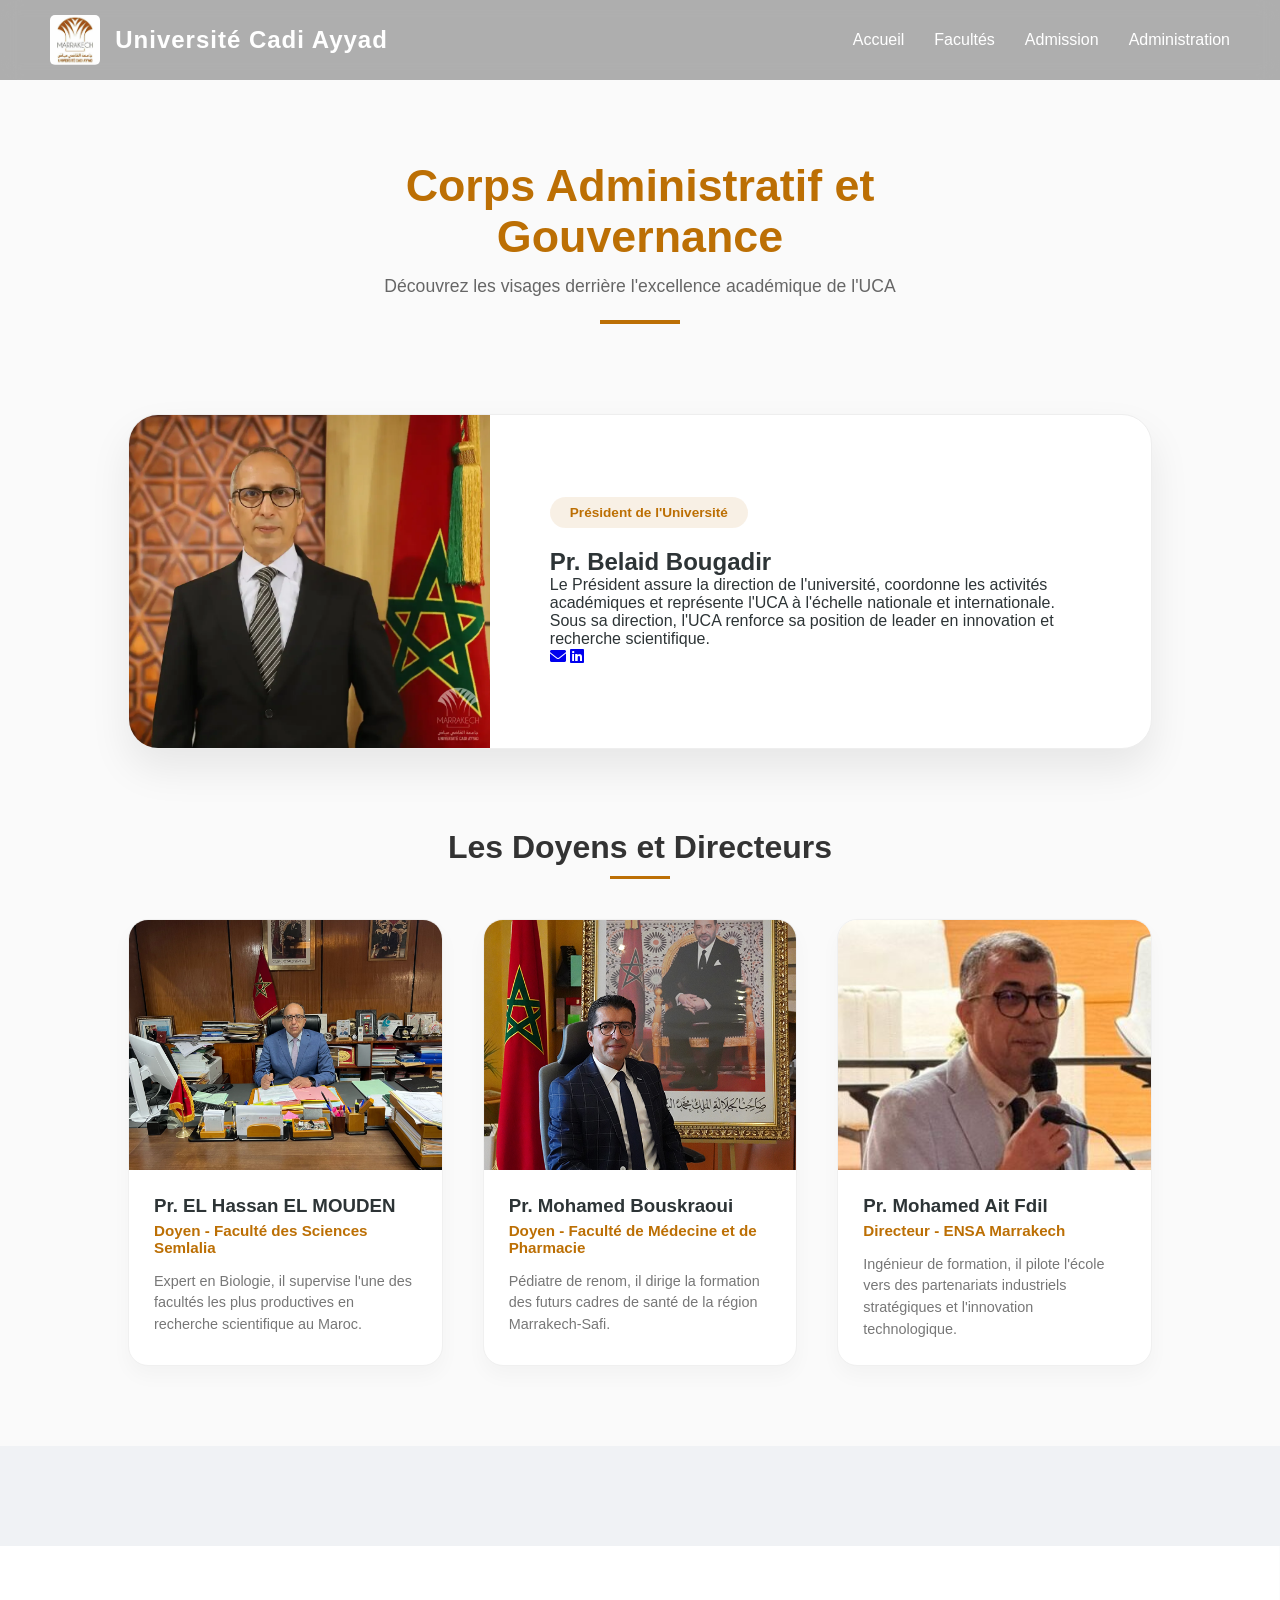
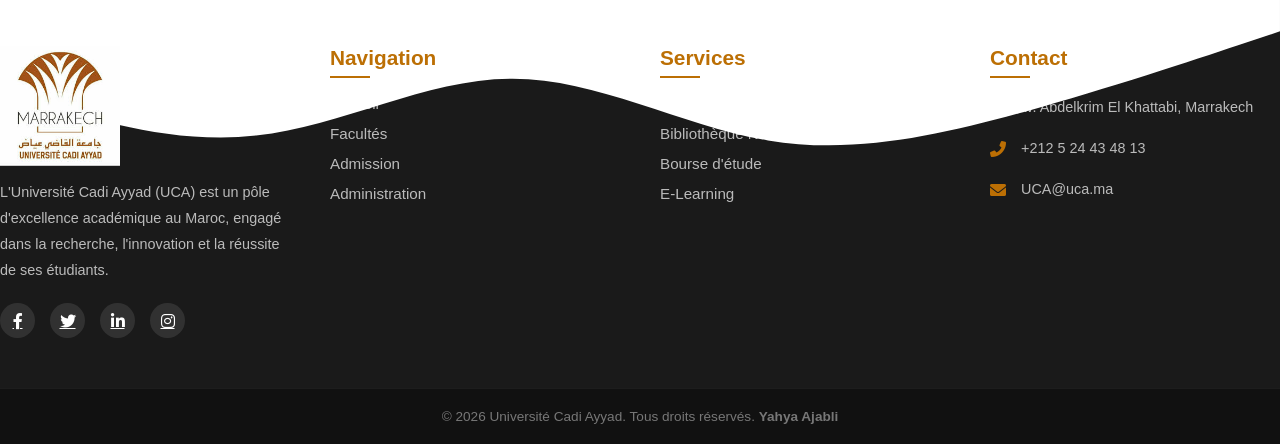
==== commit 813b3b1a: "Added @media for narrow screens and Logo repair" ====
--- a/Administration.html
+++ b/Administration.html
@@ -1,7 +1,7 @@
 <!DOCTYPE html>
 <html lang="fr">
 <head>
-    <meta name="author" content="Yahya Ajbli">
+    <meta name="author" content="Yahya Ajabli">
     <meta charset="UTF-8">
     <meta name="viewport" content="width=device-width, initial-scale=1.0">
     <title>UCA - Gouvernance</title>
@@ -16,7 +16,8 @@
             <img src="images.jpg" class="logo-img" alt="Logo UCA">
             <span class="logo-text">Université Cadi Ayyad</span>
         </div>
-        <ul class="nav-links">
+        <button class="menu-icon" id="menu-icon"><i class="fa-solid fa-bars"></i></button>
+        <ul class="nav-links" id="nav-links">
             <li><a href="index.html">Accueil</a></li>
             <li><a href="faculties.html">Facultés</a></li>
             <li><a href="admission.html">Admission</a></li>
@@ -151,6 +152,13 @@
         <p>&copy; 2026 Université Cadi Ayyad. Tous droits réservés. <strong>Yahya Ajabli</strong></p>
     </div>
 </footer>
+<script>
+    const menuBtn = document.getElementById('menu-icon');
+    const navList = document.getElementById('nav-links');
 
+    menuBtn.addEventListener('click', () => {
+        navList.classList.toggle('active');
+    });
+</script>
 </body>
 </html>
--- a/style.css
+++ b/style.css
@@ -517,7 +517,7 @@
 }
 
 .admission-hero {
-    background: linear-gradient(135deg, rgba(188, 111, 4, 0.8), rgba(0, 0, 0, 0.8)), url('admission-bg.jpg');
+    background: linear-gradient(135deg, rgba(188, 111, 4, 0.8), rgba(0, 0, 0, 0.8)), url('acc.png');
     height: 50vh;
     border-radius: 0 0 50px 50px; 
     display: flex;
@@ -643,9 +643,13 @@
 }
 
 .footer-logo {
-    width: 80px;
+    width: 120px;
     margin-bottom: 20px;
-    filter: brightness(0) invert(1); 
+    height: auto;
+    position: relative;
+    z-index: 10;
+    margin-bottom: 10px;
+    filter: none !important;
 }
 
 .footer-column p {
@@ -714,4 +718,66 @@
 .footer-bottom p {
     font-size: 0.85rem;
     color: #777;
+}
+
+
+@media screen and (max-width: 768px) {
+    .nav-links {
+        display: none; 
+        flex-direction: column;
+        position: absolute;
+        top: 75px;        
+        right: 15px;      
+        width: 200px;     
+        background-color: #333; 
+        border: 2px solid white; 
+        border-radius: 10px;    
+        padding: 10px;
+        z-index: 1000;
+    }
+
+    .nav-links.active {
+        display: flex !important; 
+    }
+
+    .nav-links li {
+        list-style: none;
+        padding: 10px 0;
+        text-align: center;
+    }
+
+    .nav-links li a {
+        color: white; 
+        text-decoration: none;
+        font-family: serif; 
+        font-size: 1.2rem;
+        font-weight: bold;
+    }
+    #menu-icon {
+        background: none !important;   
+        border: none !important;        
+        padding: 0 !important;          
+        outline: none !important;      
+        box-shadow: none !important;    
+        font-size: 28px;              
+        color: #333;                   
+        cursor: pointer;
+    }
+
+    #menu-icon i {
+        background: transparent !important;
+    }
+}
+
+@media screen and (min-width: 769px) {
+    .menu-icon {
+        display: none; 
+    }
+
+    .nav-links {
+        display: flex !important; 
+        flex-direction: row; 
+        position: static;
+        background: none;
+    }
 }
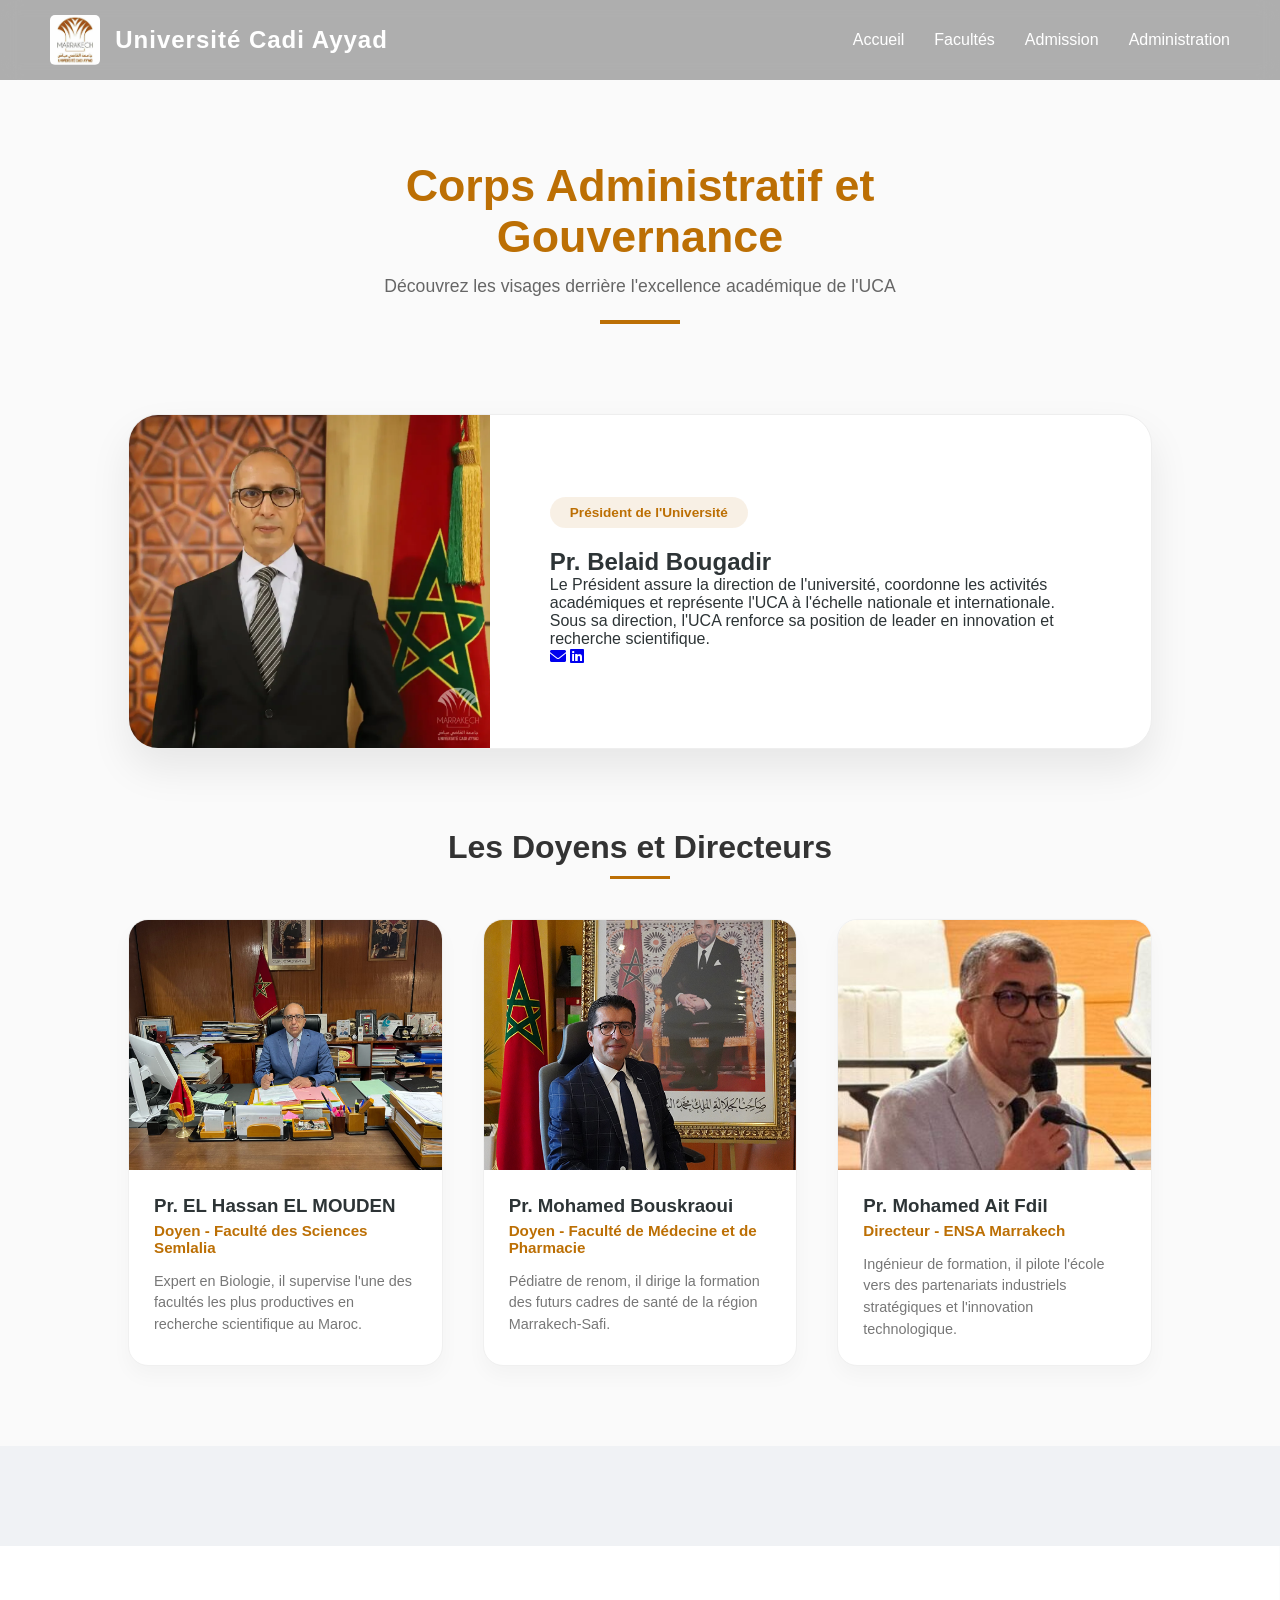
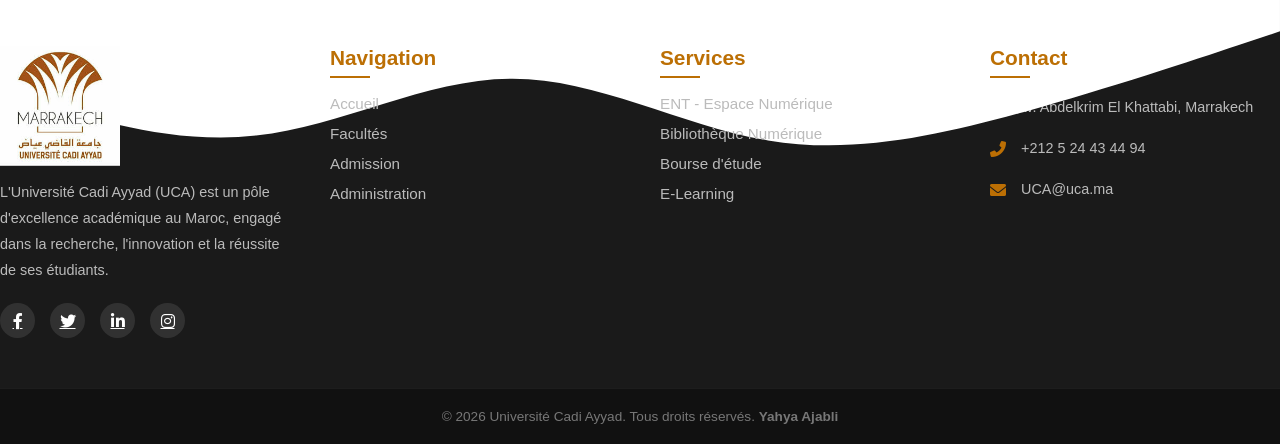
==== commit 3219e40d: "Ajout de quelques sites et ajustements CSS ciblés pour améliorer le dynamisme du site" ====
--- a/Administration.html
+++ b/Administration.html
@@ -125,7 +125,7 @@
                 <ul>
                     <li><a href="#">ENT - Espace Numérique</a></li>
                     <li><a href="#">Bibliothèque Numérique</a></li>
-                    <li><a href="#">Bourse d'étude</a></li>
+                    <li><a href="https://www.uca.ma/fr/page/bourses-internationales">Bourse d'étude</a></li>
                     <li><a href="#">E-Learning</a></li>
                 </ul>
             </div>
@@ -138,7 +138,7 @@
                 </div>
                 <div class="contact-item">
                     <i class="fas fa-phone-alt"></i>
-                    <p>+212 5 24 43 48 13</p>
+                    <p>+212 5 24 43 44 94</p>
                 </div>
                 <div class="contact-item">
                     <i class="fas fa-envelope"></i>
--- a/style.css
+++ b/style.css
@@ -720,6 +720,16 @@
     color: #777;
 }
 
+.footer-column.links {
+    position: relative; 
+    z-index: 20;        
+}
+
+.footer-column.links a {
+    position: relative;
+    z-index: 21;
+    cursor: pointer;    
+}
 
 @media screen and (max-width: 768px) {
     .nav-links {
